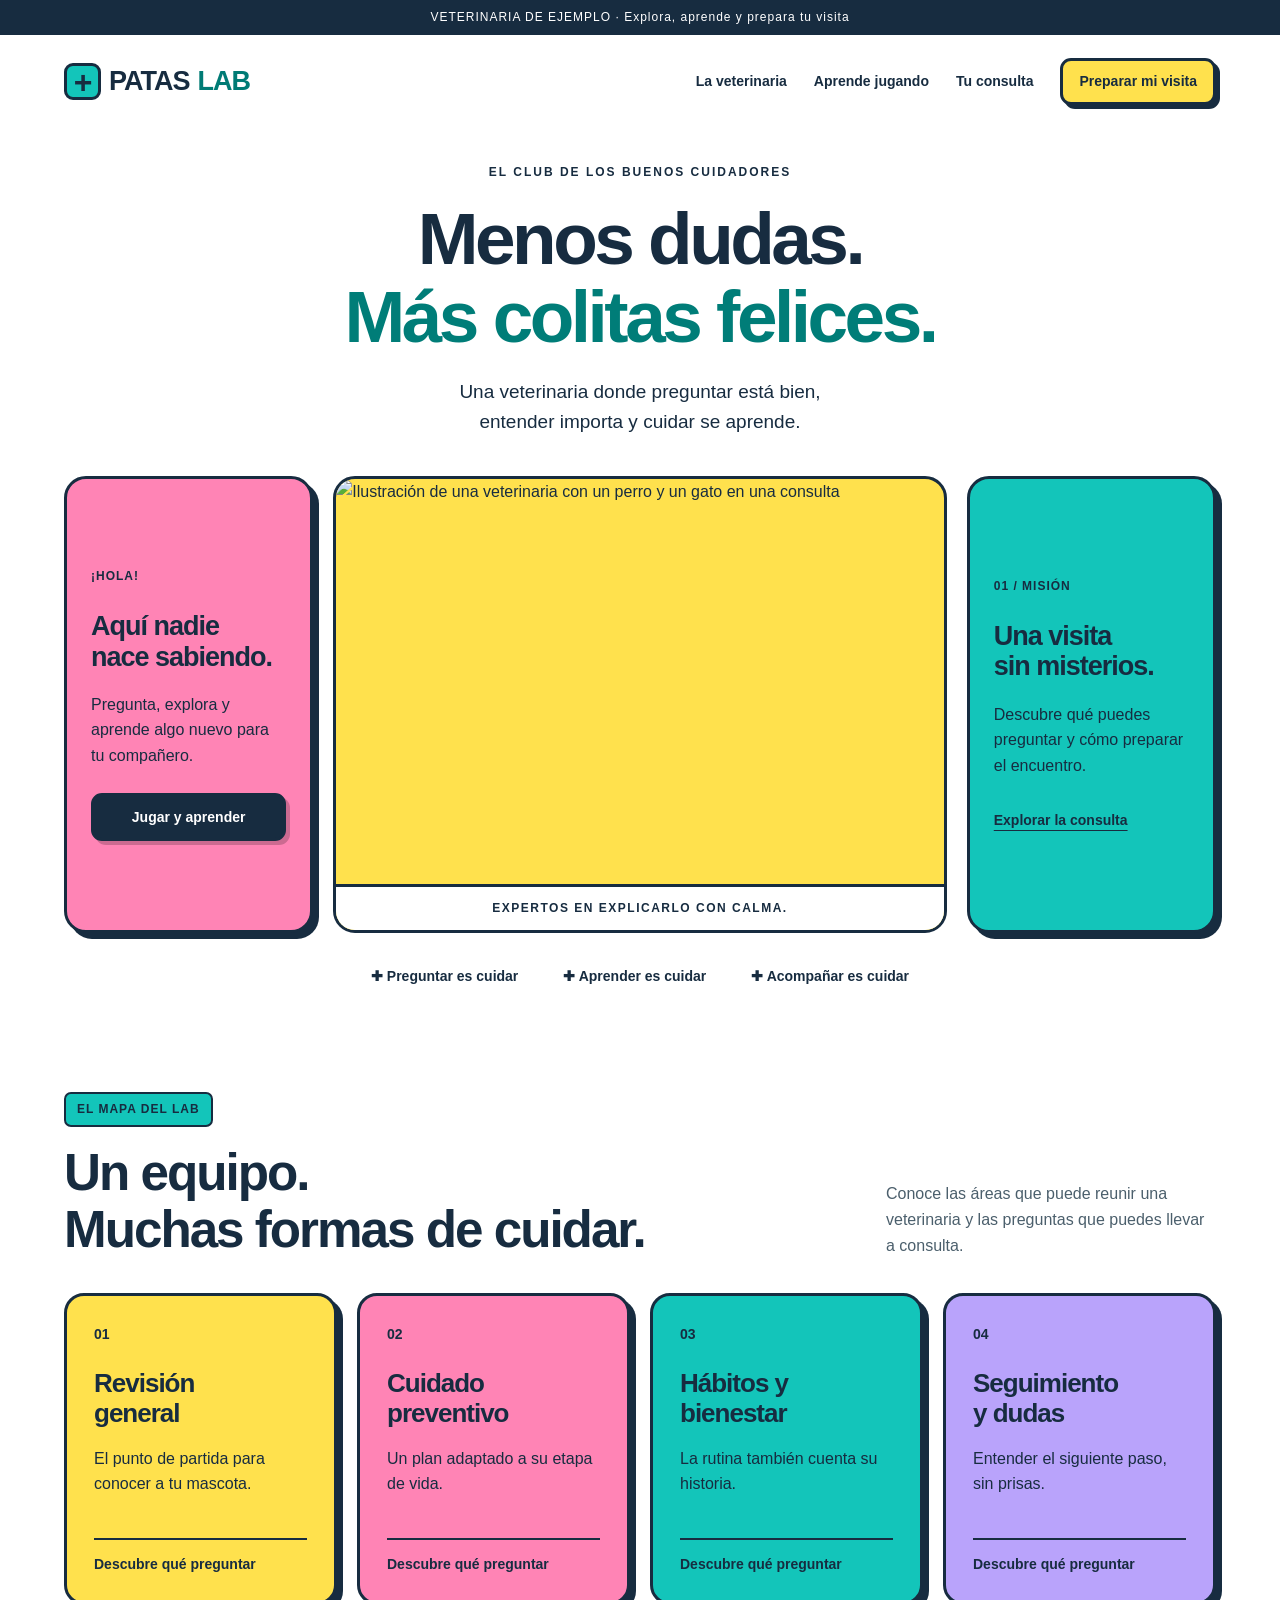
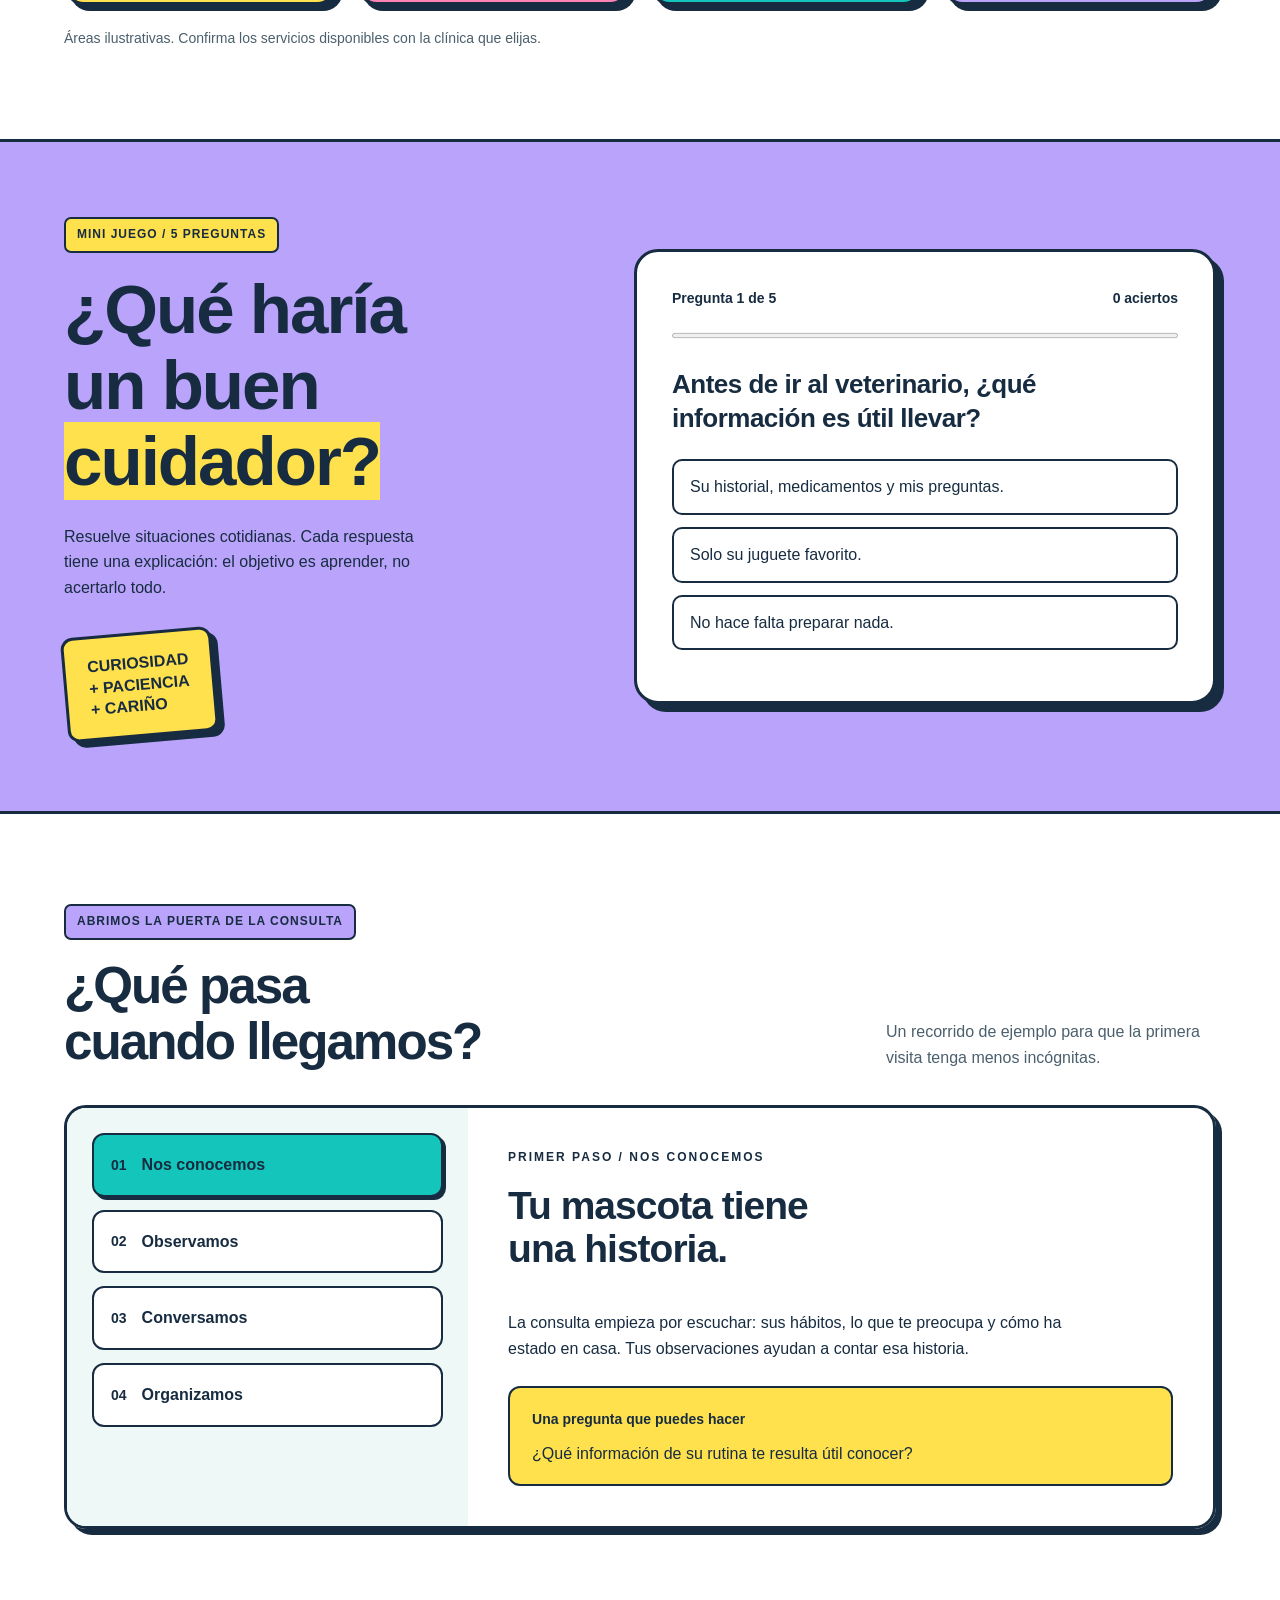
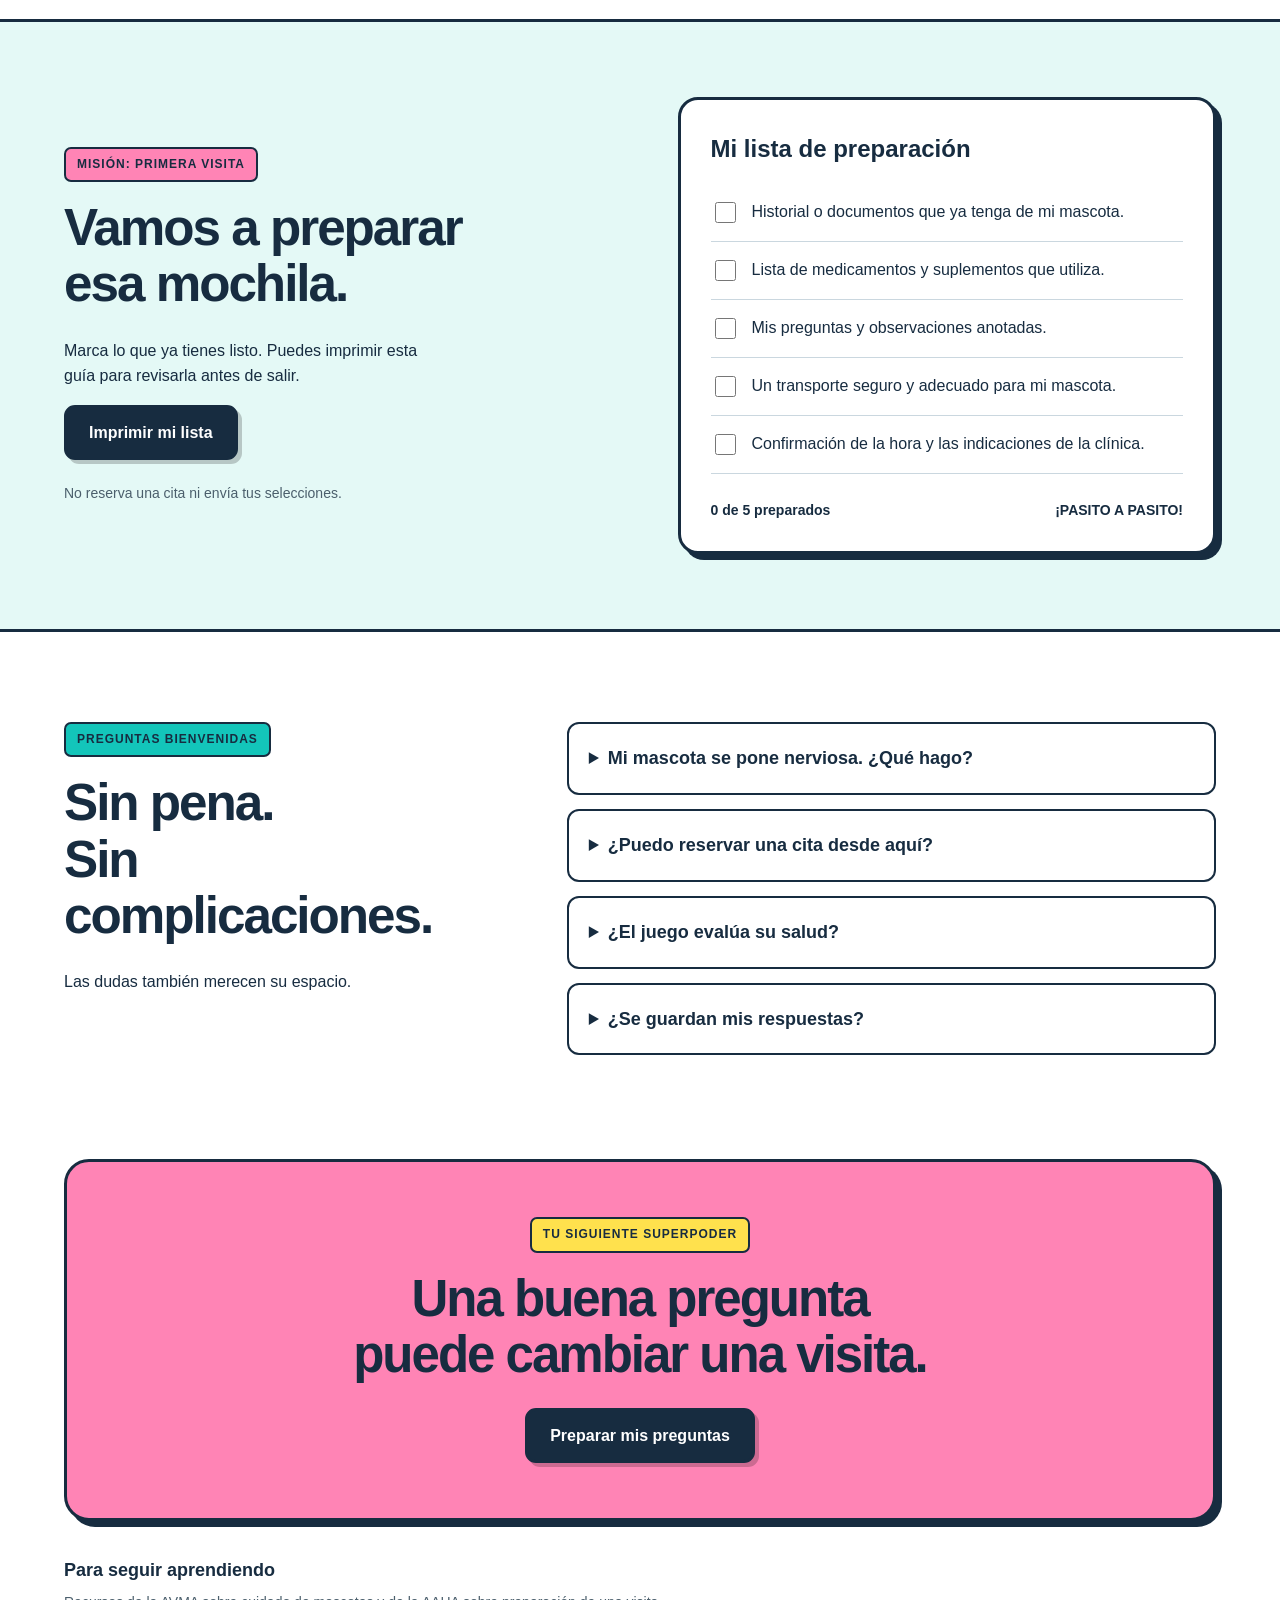
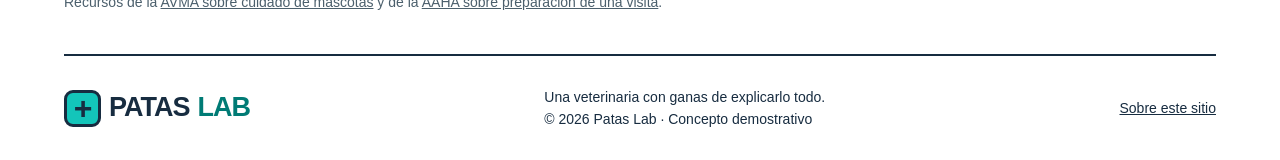
==== index.html @ 2e842b00 "Add files via upload" ====
<!doctype html>
<html lang="es"><head>
<meta charset="utf-8"><meta name="viewport" content="width=device-width,initial-scale=1"><meta name="theme-color" content="#13c5ba"><title>Patas Lab — Cuidar también se aprende jugando</title><meta name="description" content="Una veterinaria divertida para aprender jugando, explorar la consulta y preparar tu primera visita."><link rel="icon" href="assets/favicon.svg" type="image/svg+xml"><link rel="stylesheet" href="estilos.css"><script src="script.js" defer></script>
</head><body>
<a class="skip" href="#contenido">Saltar al contenido</a><div class="demo-banner">VETERINARIA DE EJEMPLO · Explora, aprende y prepara tu visita</div>
<header class="header wrap"><a class="logo" href="index.html"><span class="logo-cross" aria-hidden="true">+</span>PATAS<span>LAB</span></a><button id="menu" aria-controls="nav" aria-expanded="false">Menú</button><nav id="nav" aria-label="Principal"><a href="#servicios">La veterinaria</a><a href="#juego">Aprende jugando</a><a href="#consulta">Tu consulta</a><a class="btn mini" href="#visita">Preparar mi visita</a></nav></header>
<main id="contenido">
<section class="hero wrap"><div class="hero-heading"><p class="eyebrow">EL CLUB DE LOS BUENOS CUIDADORES</p><h1>Menos dudas.<br><span>Más colitas felices.</span></h1><p>Una veterinaria donde preguntar está bien,<br>entender importa y cuidar se aprende.</p></div><div class="hero-board"><aside class="side-note pink"><span class="note-number">¡HOLA!</span><h2>Aquí nadie<br>nace sabiendo.</h2><p>Pregunta, explora y aprende algo nuevo para tu compañero.</p><a href="#juego" class="btn dark">Jugar y aprender</a></aside><figure class="hero-picture"><img src="assets/veterinaria.png" width="1536" height="1024" alt="Ilustración de una veterinaria con un perro y un gato en una consulta" fetchpriority="high"><figcaption>EXPERTOS EN EXPLICARLO CON CALMA.</figcaption></figure><aside class="side-note turquoise"><span class="note-number">01 / MISIÓN</span><h2>Una visita<br>sin misterios.</h2><p>Descubre qué puedes preguntar y cómo preparar el encuentro.</p><a href="#consulta" class="round-link">Explorar la consulta</a></aside></div><div class="hero-bottom"><span>✚ Preguntar es cuidar</span><span>✚ Aprender es cuidar</span><span>✚ Acompañar es cuidar</span></div></section>
<section class="section wrap" id="servicios"><div class="heading"><div><span class="label turquoise">EL MAPA DEL LAB</span><h2>Un equipo.<br>Muchas formas de cuidar.</h2></div><p>Conoce las áreas que puede reunir una veterinaria y las preguntas que puedes llevar a consulta.</p></div><div class="service-grid"><button class="service yellow" data-service="revision"><span class="service-no">01</span><h3>Revisión<br>general</h3><p>El punto de partida para conocer a tu mascota.</p><span class="service-action">Descubre qué preguntar</span></button><button class="service pink" data-service="prevencion"><span class="service-no">02</span><h3>Cuidado<br>preventivo</h3><p>Un plan adaptado a su etapa de vida.</p><span class="service-action">Descubre qué preguntar</span></button><button class="service turquoise" data-service="bienestar"><span class="service-no">03</span><h3>Hábitos y<br>bienestar</h3><p>La rutina también cuenta su historia.</p><span class="service-action">Descubre qué preguntar</span></button><button class="service purple" data-service="seguimiento"><span class="service-no">04</span><h3>Seguimiento<br>y dudas</h3><p>Entender el siguiente paso, sin prisas.</p><span class="service-action">Descubre qué preguntar</span></button></div><p class="fine">Áreas ilustrativas. Confirma los servicios disponibles con la clínica que elijas.</p></section>
<section class="game-section" id="juego"><div class="wrap game-layout"><div class="game-intro"><span class="label yellow">MINI JUEGO / 5 PREGUNTAS</span><h2>¿Qué haría<br>un buen<br><span>cuidador?</span></h2><p>Resuelve situaciones cotidianas. Cada respuesta tiene una explicación: el objetivo es aprender, no acertarlo todo.</p><div class="game-sticker">CURIOSIDAD<br>+ PACIENCIA<br>+ CARIÑO</div></div><div class="game-box"><noscript>Activa JavaScript para jugar. Las guías y preguntas frecuentes siguen disponibles.</noscript><div class="quiz-top"><span id="quiz-position">Pregunta 1 de 5</span><span id="quiz-score">0 aciertos</span></div><progress id="quiz-progress" value="0" max="5" aria-label="Preguntas completadas"></progress><h3 id="quiz-question">Antes de ir al veterinario, ¿qué información es útil llevar?</h3><div id="quiz-options" class="quiz-options"></div><div id="quiz-feedback" class="quiz-feedback" role="status" aria-live="polite" hidden></div><button id="quiz-next" class="btn dark" hidden>Siguiente pregunta</button><div id="quiz-finish" hidden><span class="finish-mark" aria-hidden="true">★</span><h3>¡Misión completada!</h3><p id="quiz-summary"></p><p>El mejor superpoder es preguntar cuando tienes dudas.</p><button id="quiz-restart" class="btn dark">Jugar otra vez</button></div></div></div></section>
<section class="section wrap" id="consulta"><div class="heading"><div><span class="label purple">ABRIMOS LA PUERTA DE LA CONSULTA</span><h2>¿Qué pasa<br>cuando llegamos?</h2></div><p>Un recorrido de ejemplo para que la primera visita tenga menos incógnitas.</p></div><div class="tour"><div class="tour-buttons" role="group" aria-label="Etapas de consulta"><button data-step="0" class="selected" aria-pressed="true"><span>01</span> Nos conocemos</button><button data-step="1" aria-pressed="false"><span>02</span> Observamos</button><button data-step="2" aria-pressed="false"><span>03</span> Conversamos</button><button data-step="3" aria-pressed="false"><span>04</span> Organizamos</button></div><div class="tour-panel" aria-live="polite"><p class="eyebrow" id="tour-label">PRIMER PASO / NOS CONOCEMOS</p><h3 id="tour-title">Tu mascota tiene<br>una historia.</h3><p id="tour-description">La consulta empieza por escuchar: sus hábitos, lo que te preocupa y cómo ha estado en casa. Tus observaciones ayudan a contar esa historia.</p><div class="tour-question"><strong>Una pregunta que puedes hacer</strong><p id="tour-question">¿Qué información de su rutina te resulta útil conocer?</p></div></div></div></section>
<section class="visit-section" id="visita"><div class="wrap visit-layout"><div><span class="label pink">MISIÓN: PRIMERA VISITA</span><h2>Vamos a preparar<br>esa mochila.</h2><p>Marca lo que ya tienes listo. Puedes imprimir esta guía para revisarla antes de salir.</p><button class="btn dark" id="print-guide">Imprimir mi lista</button><p class="fine">No reserva una cita ni envía tus selecciones.</p></div><div class="packing-list"><h3>Mi lista de preparación</h3><label><input type="checkbox"> Historial o documentos que ya tenga de mi mascota.</label><label><input type="checkbox"> Lista de medicamentos y suplementos que utiliza.</label><label><input type="checkbox"> Mis preguntas y observaciones anotadas.</label><label><input type="checkbox"> Un transporte seguro y adecuado para mi mascota.</label><label><input type="checkbox"> Confirmación de la hora y las indicaciones de la clínica.</label><div class="packing-bottom"><span id="packing-count" aria-live="polite">0 de 5 preparados</span><span>¡PASITO A PASITO!</span></div></div></div></section>
<section class="section wrap questions"><div><span class="label turquoise">PREGUNTAS BIENVENIDAS</span><h2>Sin pena.<br>Sin complicaciones.</h2><p>Las dudas también merecen su espacio.</p></div><div class="faq"><details><summary>Mi mascota se pone nerviosa. ¿Qué hago?</summary><p>Coméntalo con la clínica antes de la visita. Su equipo puede ayudarte a preparar el transporte y la llegada según sus necesidades. No le des medicamentos por tu cuenta.</p></details><details><summary>¿Puedo reservar una cita desde aquí?</summary><p>Esta es una veterinaria ficticia de demostración. No hay agenda, atención clínica ni reservas conectadas. Utiliza la lista para preparar una visita a una clínica real.</p></details><details><summary>¿El juego evalúa su salud?</summary><p>No. Es una actividad educativa sobre preparación y convivencia. No diagnostica ni propone tratamientos.</p></details><details><summary>¿Se guardan mis respuestas?</summary><p>No. Las respuestas y la lista funcionan en tu navegador y se borran al recargar. No hay formularios, cookies ni analítica incorporados.</p></details></div></section>
<section class="final-band wrap"><span class="label yellow">TU SIGUIENTE SUPERPODER</span><h2>Una buena pregunta<br>puede cambiar una visita.</h2><a href="#visita" class="btn dark">Preparar mis preguntas</a></section>
<section class="sources wrap"><h2>Para seguir aprendiendo</h2><p>Recursos de la <a href="https://www.avma.org/resources-tools/pet-owners/petcare" target="_blank" rel="noopener noreferrer">AVMA sobre cuidado de mascotas</a> y de la <a href="https://www.aaha.org/resources/preparing-your-pet-for-a-successful-veterinary-visit/" target="_blank" rel="noopener noreferrer">AAHA sobre preparación de una visita</a>.</p></section>
</main><footer class="footer wrap"><a class="logo" href="index.html"><span class="logo-cross" aria-hidden="true">+</span>PATAS<span>LAB</span></a><p>Una veterinaria con ganas de explicarlo todo.<br>© 2026 Patas Lab · Concepto demostrativo</p><a href="aviso.html">Sobre este sitio</a></footer>
<dialog id="service-dialog" aria-labelledby="service-title"><button class="dialog-close" aria-label="Cerrar">×</button><span class="label yellow">PREGUNTAR ES CUIDAR</span><h2 id="service-title"></h2><p id="service-description"></p><ul id="service-questions"></ul><button class="btn dark dialog-done">Entendido</button></dialog>
</body></html>
---- estilos.css ----
/* PATAS LAB — modifica aquí los colores principales. */
:root{
  --ink:#172c40;
  --yellow:#ffe14d;
  --pink:#ff84b5;
  --teal:#13c5ba;
  --purple:#b9a3fb;
  --line:3px solid var(--ink);
  --shadow:6px 6px 0 var(--ink)}

*{
  box-sizing:border-box}
html{
  scroll-behavior:smooth;
  scroll-padding-top:25px}
body{
  margin:0;
  color:var(--ink);
  background:#fff;
  font:16px/1.6 'Trebuchet MS',Arial,sans-serif}
h1,h2,h3,p,figure{
  margin-top:0}
a{
  color:inherit}
button,input{
  font:inherit}
button,summary{
  cursor:pointer}
:focus-visible{
  outline:4px solid #d52269;
  outline-offset:5px}
[hidden]{
  display:none!important}
.wrap{
  width:min(1260px,90%);
  margin-inline:auto}

.demo-banner{
  text-align:center;
  background:var(--ink);
  color:white;
  padding:8px 16px;
  font-size:12px;
  letter-spacing:1px}
.header{
  display:flex;
  align-items:center;
  justify-content:space-between;
  padding-block:23px;
  gap:25px}
.logo{
  display:flex;
  align-items:center;
  gap:8px;
  font-size:27px;
  letter-spacing:-1px;
  font-weight:900;
  text-decoration:none;
  white-space:nowrap}
.logo>span:last-child{
  color:#007b75}
.logo-cross{
  display:inline-flex;
  align-items:center;
  justify-content:center;
  width:37px;
  height:37px;
  background:var(--teal);
  border:var(--line);
  border-radius:9px;
  font-size:32px;
  line-height:1}
nav{
  display:flex;
  align-items:center;
  gap:27px}
nav>a{
  font-size:14px;
  font-weight:700;
  text-decoration:none}
nav>a:not(.btn):hover{
  text-decoration:underline;
  text-underline-offset:5px}
#menu{
  display:none}
.btn{
  display:inline-flex;
  align-items:center;
  justify-content:center;
  padding:14px 22px;
  border:var(--line);
  border-radius:11px;
  background:var(--yellow);
  color:var(--ink);
  font-weight:800;
  text-decoration:none;
  box-shadow:4px 4px 0 var(--ink);
  line-height:1.35;
  transition:transform .15s,box-shadow .15s}
.btn:hover{
  transform:translate(2px,2px);
  box-shadow:2px 2px 0 var(--ink)}
.btn.dark{
  background:var(--ink);
  color:#fff;
  box-shadow:4px 4px 0 #0003}
.btn.mini{
  padding:11px 16px}

.hero{
  padding:35px 0 15px}
.hero-heading{
  text-align:center;
  margin-bottom:38px}
.eyebrow{
  font-size:12px;
  font-weight:800;
  letter-spacing:2px;
  margin-bottom:18px}
h1{
  font-size:clamp(45px,5.7vw,78px);
  letter-spacing:-3.5px;
  line-height:1.06;
  font-weight:900;
  margin-bottom:22px}
h1 span{
  color:#007d78}
.hero-heading>p:last-child{
  font-size:19px;
  margin:0}
.hero-board{
  display:grid;
  grid-template-columns:.65fr 1.6fr .65fr;
  gap:20px;
  align-items:stretch}
.side-note{
  padding:27px 24px;
  border:var(--line);
  border-radius:22px;
  box-shadow:var(--shadow);
  display:flex;
  flex-direction:column;
  justify-content:center}
.pink{
  background:var(--pink)}
.turquoise{
  background:var(--teal)}
.yellow{
  background:var(--yellow)}
.purple{
  background:var(--purple)}
.note-number{
  font-size:12px;
  font-weight:800;
  letter-spacing:1px;
  display:block;
  margin-bottom:25px}
.side-note h2{
  font-size:27px;
  line-height:1.12;
  letter-spacing:-1px;
  margin-bottom:20px}
.side-note p{
  font-size:16px}
.side-note .btn{
  font-size:14px;
  padding:12px;
  margin-top:8px}
.round-link{
  font-size:14px;
  font-weight:800;
  text-underline-offset:5px;
  margin-top:15px}
.hero-picture{
  margin:0;
  border:var(--line);
  border-radius:22px;
  overflow:hidden;
  background:var(--yellow);
  display:flex;
  flex-direction:column}
.hero-picture img{
  width:100%;
  height:100%;
  min-height:340px;
  object-fit:cover;
  display:block}
.hero-picture figcaption{
  padding:12px 16px;
  font-size:12px;
  letter-spacing:1.5px;
  font-weight:800;
  text-align:center;
  border-top:var(--line);
  background:white}
.hero-bottom{
  display:flex;
  justify-content:center;
  gap:45px;
  font-weight:800;
  font-size:14px;
  padding:32px 0 0;
  flex-wrap:wrap}

.section{
  padding-block:90px}
.heading{
  display:flex;
  justify-content:space-between;
  align-items:end;
  gap:35px;
  margin-bottom:35px}
.heading>p{
  max-width:330px;
  margin:0;
  color:#4b5f6c}
.label{
  display:inline-block;
  border:2px solid var(--ink);
  padding:6px 11px;
  border-radius:7px;
  font-size:12px;
  letter-spacing:1px;
  font-weight:800;
  margin-bottom:18px}
h2{
  font-size:clamp(33px,4vw,52px);
  letter-spacing:-2px;
  line-height:1.1;
  font-weight:900;
  margin-bottom:25px}
.heading h2{
  margin:0}
.service-grid{
  display:grid;
  grid-template-columns:repeat(4,1fr);
  gap:20px}
.service{
  border:var(--line);
  border-radius:20px;
  box-shadow:var(--shadow);
  padding:27px;
  color:var(--ink);
  text-align:left;
  transition:transform .15s}
.service:hover{
  transform:translateY(-4px)}
.service-no{
  display:block;
  font-size:14px;
  font-weight:800;
  margin-bottom:24px}
.service h3{
  font-size:26px;
  line-height:1.12;
  letter-spacing:-1px;
  margin-bottom:18px}
.service p{
  font-size:16px;
  min-height:76px}
.service-action{
  display:block;
  border-top:2px solid var(--ink);
  padding-top:13px;
  font-size:14px;
  font-weight:800}
.fine{
  font-size:14px;
  color:#4b5f6c;
  margin:22px 0 0}

.game-section{
  background:var(--purple);
  padding-block:75px;
  border-top:var(--line);
  border-bottom:var(--line)}
.game-layout{
  display:grid;
  grid-template-columns:1fr 1.2fr;
  gap:85px;
  align-items:center}
.game-intro h2{
  font-size:clamp(44px,5.4vw,70px)}
.game-intro h2 span{
  color:var(--ink);
  background:var(--yellow)}
.game-intro>p{
  max-width:350px}
.game-sticker{
  display:inline-block;
  transform:rotate(-5deg);
  background:var(--yellow);
  border:var(--line);
  border-radius:12px;
  padding:17px 22px;
  box-shadow:var(--shadow);
  font-weight:900;
  line-height:1.35;
  margin-top:15px}
.game-box{
  background:#fff;
  border:var(--line);
  border-radius:24px;
  box-shadow:8px 8px 0 var(--ink);
  padding:35px;
  min-height:455px}
.quiz-top{
  display:flex;
  justify-content:space-between;
  gap:20px;
  font-size:14px;
  font-weight:800}
progress{
  display:block;
  width:100%;
  height:11px;
  accent-color:#008f86;
  margin:20px 0 27px}
.game-box h3{
  font-size:26px;
  line-height:1.3;
  letter-spacing:-.5px;
  margin-bottom:24px}
.quiz-options{
  display:grid;
  gap:12px}
.quiz-options button{
  border:2px solid var(--ink);
  border-radius:10px;
  background:#fff;
  padding:13px 16px;
  text-align:left;
  color:var(--ink)}
.quiz-options button:hover:not(:disabled){
  background:#e7faf6}
.quiz-options button:disabled{
  opacity:1;
  cursor:default}
.quiz-options button.correct{
  background:#c9f3bc}
.quiz-options button.incorrect{
  background:#ffe1ed}
.quiz-feedback{
  margin-top:20px;
  padding:18px;
  background:#f3f7fb;
  border-radius:10px;
  font-size:16px}
#quiz-next{
  margin-top:20px}
.finish-mark{
  display:block;
  font-size:60px;
  color:#008f86}
#quiz-finish h3{
  font-size:33px;
  margin:5px 0 15px}

.tour{
  display:grid;
  grid-template-columns:.7fr 1.3fr;
  border:var(--line);
  border-radius:22px;
  overflow:hidden;
  box-shadow:var(--shadow)}
.tour-buttons{
  padding:25px;
  background:#edf8f7;
  display:flex;
  flex-direction:column;
  gap:13px}
.tour-buttons button{
  display:flex;
  align-items:center;
  gap:15px;
  padding:17px;
  background:white;
  border:2px solid var(--ink);
  border-radius:12px;
  color:var(--ink);
  text-align:left;
  font-weight:800}
.tour-buttons button.selected{
  background:var(--teal);
  box-shadow:3px 3px 0 var(--ink)}
.tour-buttons span{
  font-size:14px}
.tour-panel{
  padding:40px}
.tour-panel h3{
  font-size:39px;
  line-height:1.1;
  letter-spacing:-1px}
.tour-panel>p:not(.eyebrow){
  max-width:580px}
.tour-question{
  background:var(--yellow);
  padding:18px 22px;
  border:2px solid var(--ink);
  border-radius:12px;
  margin-top:25px}
.tour-question strong{
  font-size:14px}
.tour-question p{
  margin:9px 0 0}

.visit-section{
  background:#e4f9f6;
  padding-block:75px;
  border-top:var(--line);
  border-bottom:var(--line)}
.visit-layout{
  display:grid;
  grid-template-columns:1fr 1fr;
  gap:75px;
  align-items:center}
.visit-layout>div>p{
  max-width:380px}
.packing-list{
  background:white;
  border:var(--line);
  border-radius:20px;
  padding:30px;
  box-shadow:var(--shadow)}
.packing-list h3{
  font-size:24px;
  margin-bottom:15px}
.packing-list label{
  display:flex;
  align-items:start;
  gap:13px;
  border-bottom:1px solid #cad7df;
  padding:15px 0;
  cursor:pointer}
.packing-list input{
  accent-color:#008c82;
  width:21px;
  height:21px;
  flex-shrink:0;
  margin-top:3px}
.packing-bottom{
  display:flex;
  flex-wrap:wrap;
  justify-content:space-between;
  gap:10px;
  font-size:14px;
  font-weight:800;
  padding-top:25px}

.questions{
  display:grid;
  grid-template-columns:.8fr 1.2fr;
  gap:70px}
details{
  border:2px solid var(--ink);
  border-radius:12px;
  margin-bottom:14px;
  padding:20px}
summary{
  font-size:18px;
  font-weight:800}
details p{
  margin:15px 0 0;
  color:#4b5f6c}
.final-band{
  background:var(--pink);
  border:var(--line);
  border-radius:25px;
  text-align:center;
  padding:55px 25px;
  box-shadow:var(--shadow)}
.final-band h2{
  font-size:clamp(32px,4vw,51px)}
.sources{
  padding:40px 0}
.sources h2{
  font-size:18px;
  letter-spacing:0;
  margin-bottom:10px}
.sources p{
  font-size:14px;
  color:#4b5f6c;
  margin:0}
.footer{
  padding:30px 0;
  border-top:2px solid var(--ink);
  display:flex;
  align-items:center;
  justify-content:space-between;
  gap:30px}
.footer p,.footer>a:last-child{
  font-size:14px}
.footer p{
  margin:0}

dialog{
  width:min(560px,92%);
  max-height:85vh;
  overflow:auto;
  border:var(--line);
  border-radius:22px;
  padding:35px;
  color:var(--ink);
  box-shadow:8px 8px 0 var(--ink)}
dialog::backdrop{
  background:#162c4099}
dialog h2{
  font-size:32px;
  margin-top:15px}
dialog ul{
  padding-left:23px}
dialog li{
  margin:13px 0}
.dialog-close{
  position:absolute;
  top:12px;
  right:16px;
  font-size:28px;
  background:white;
  border:0;
  color:var(--ink);
  padding:4px 10px}
.skip{
  position:fixed;
  top:-100px;
  padding:10px;
  background:white;
  z-index:100}
.skip:focus{
  top:10px}
.legal{
  max-width:850px;
  padding-block:60px}
.legal h1{
  font-size:43px;
  letter-spacing:-1px}
.legal h2{
  font-size:25px;
  letter-spacing:-.5px;
  margin-top:30px}

@media(max-width:1050px){
  .hero-board{
  grid-template-columns:1fr 1.8fr}
.hero-board>.turquoise{
  grid-column:1/-1;
  flex-direction:row;
  align-items:center;
  gap:25px;
  padding:20px 25px}
.hero-board>.turquoise .note-number,.hero-board>.turquoise h2,.hero-board>.turquoise p,.hero-board>.turquoise .round-link{
  margin:0}
.service-grid{
  grid-template-columns:repeat(2,1fr)}
.service p{
  min-height:0}
.game-layout,.visit-layout{
  gap:40px}
nav{
  gap:18px}
.logo{
  font-size:24px}
.header .mini{
  padding:10px}
}

@media(max-width:760px){
  .header{
  flex-wrap:wrap;
  padding-block:18px}
#menu{
  display:block;
  background:white;
  border:2px solid var(--ink);
  padding:8px 14px;
  border-radius:8px;
  font-weight:700;
  color:var(--ink)}
nav{
  width:100%;
  flex-direction:column;
  align-items:stretch;
  gap:0}
nav a{
  padding:12px 0}
body.js nav{
  display:none}
body.js nav.open{
  display:flex}
.hero{
  padding-top:20px}
h1{
  font-size:clamp(39px,9vw,61px);
  letter-spacing:-2px}
.hero-heading>p:last-child{
  font-size:17px}
.hero-board{
  grid-template-columns:1fr;
  gap:18px}
.hero-picture{
  grid-row:1}
.hero-picture img{
  min-height:260px;
  max-height:360px}
.side-note{
  padding:24px;
  box-shadow:4px 4px 0 var(--ink)}
.side-note h2 br{
  display:none}
.side-note h2{
  margin-bottom:10px}
.note-number{
  margin-bottom:12px}
.side-note .btn{
  align-self:start}
.hero-board>.turquoise{
  display:none}
.hero-bottom{
  gap:10px 20px;
  font-size:12px;
  padding-top:25px}
.section{
  padding-block:55px}
.heading{
  display:block}
.heading>p{
  margin-top:22px;
  max-width:none}
.service-grid{
  gap:17px}
.service{
  padding:22px}
.service h3{
  font-size:24px}
.game-layout,.visit-layout,.questions,.tour{
  grid-template-columns:1fr;
  gap:30px}
.game-intro h2{
  font-size:49px}
.game-intro h2 br{
  display:none}
.game-intro>p{
  max-width:none}
.game-sticker{
  display:none}
.game-section,.visit-section{
  padding-block:50px}
.game-box{
  padding:24px;
  min-height:0}
.game-box h3{
  font-size:24px}
.tour{
  gap:0}
.tour-buttons{
  display:grid;
  grid-template-columns:1fr 1fr;
  padding:18px;
  gap:10px}
.tour-buttons button{
  padding:11px;
  font-size:14px;
  gap:8px}
.tour-panel{
  padding:25px}
.tour-panel h3{
  font-size:32px}
.questions{
  gap:25px}
.packing-list{
  padding:24px}
.final-band{
  padding:35px 20px}
.footer{
  flex-direction:column;
  align-items:start;
  gap:20px}
.legal h1{
  font-size:35px}
}

@media(max-width:430px){
  .service-grid{
  grid-template-columns:1fr}
.service h3 br{
  display:none}
.service-no{
  margin-bottom:15px}
.tour-buttons{
  grid-template-columns:1fr}
}

@media(prefers-reduced-motion:reduce){
  html{
  scroll-behavior:auto}
.btn,.service{
  transition:none}
}

@media print{
  body{
  font:12pt/1.5 Arial,sans-serif;
  color:#000}
.demo-banner,.header,.hero,#servicios,#juego,#consulta,.questions,.final-band,.sources,.footer,dialog,.skip{
  display:none!important}
.visit-section{
  background:#fff;
  border:0;
  padding:0}
.visit-layout{
  display:block}
.visit-layout>div:first-child>p,.visit-layout>div:first-child>.btn,.visit-layout .label,.visit-layout .fine{
  display:none}
.visit-layout h2{
  font-size:24pt}
.packing-list{
  box-shadow:none;
  border:1px solid #000}
.packing-list label{
  break-inside:avoid}
.packing-bottom{
  display:none}
}
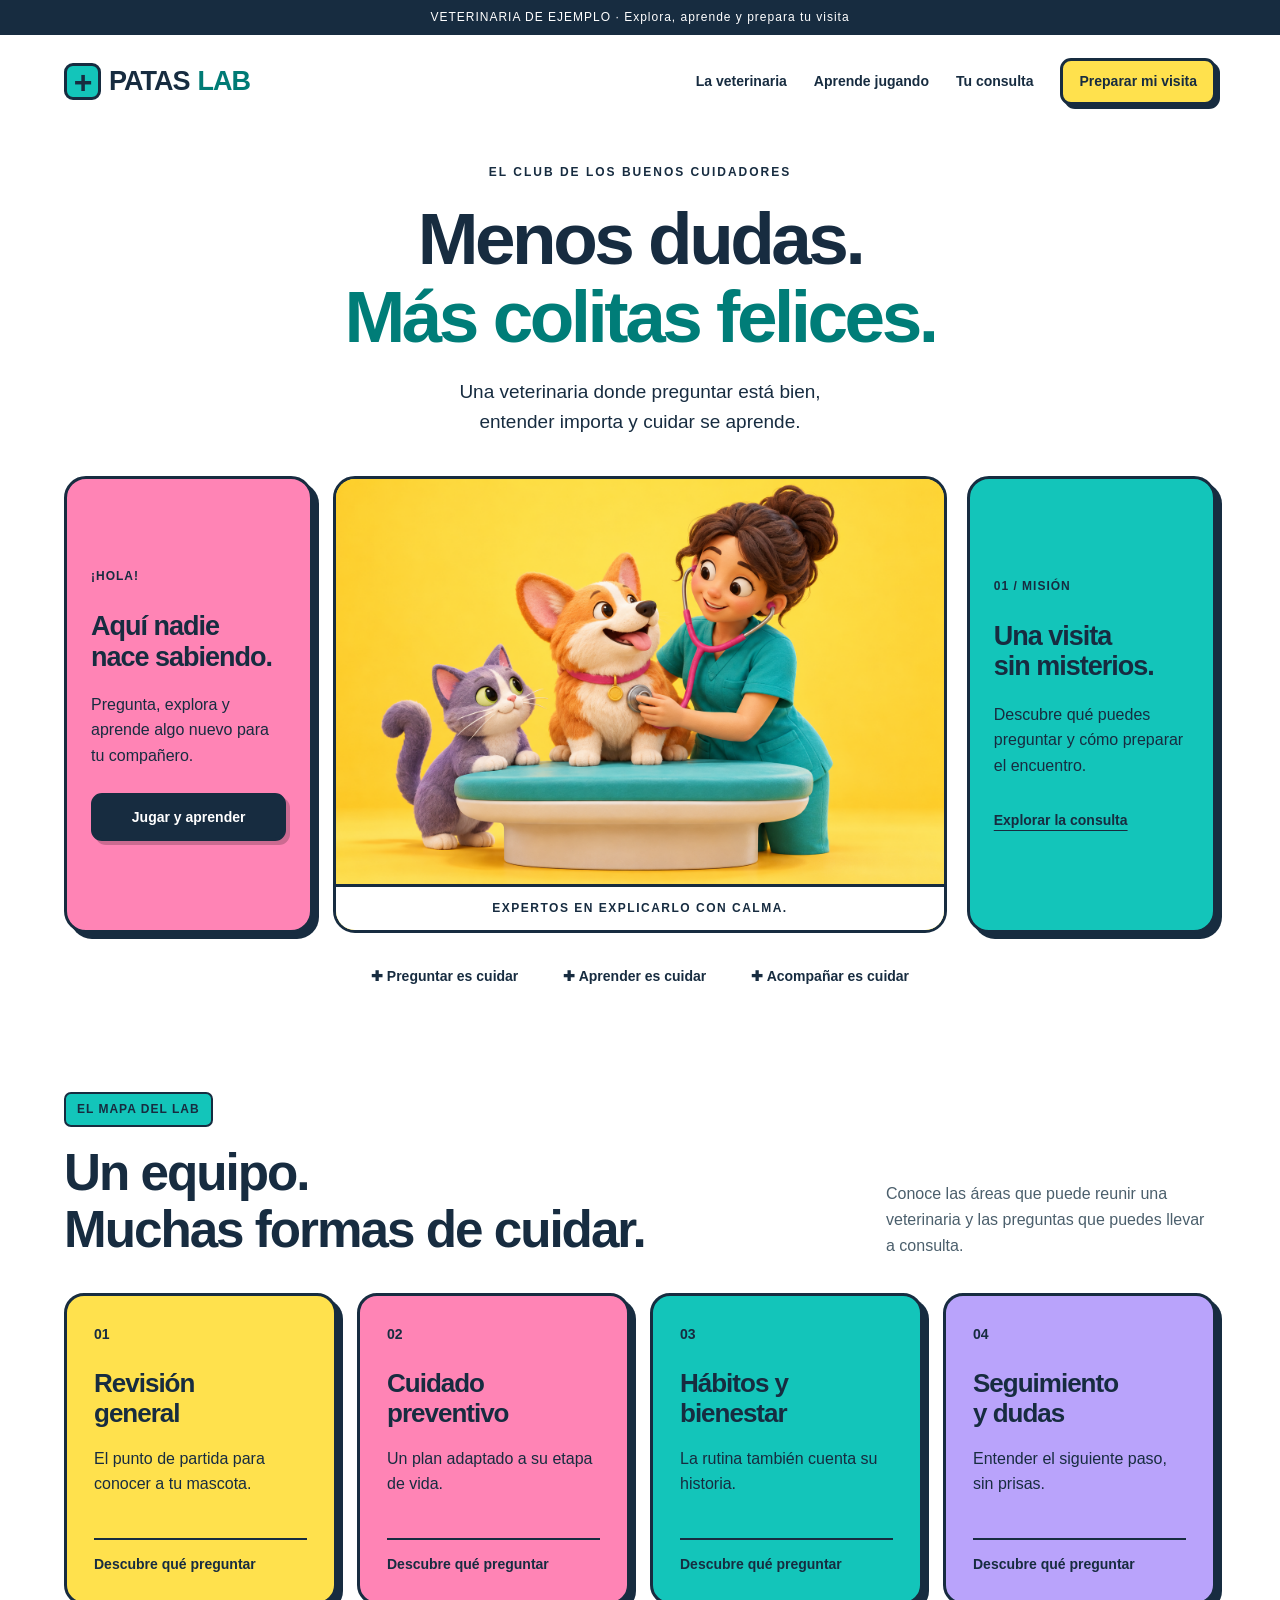
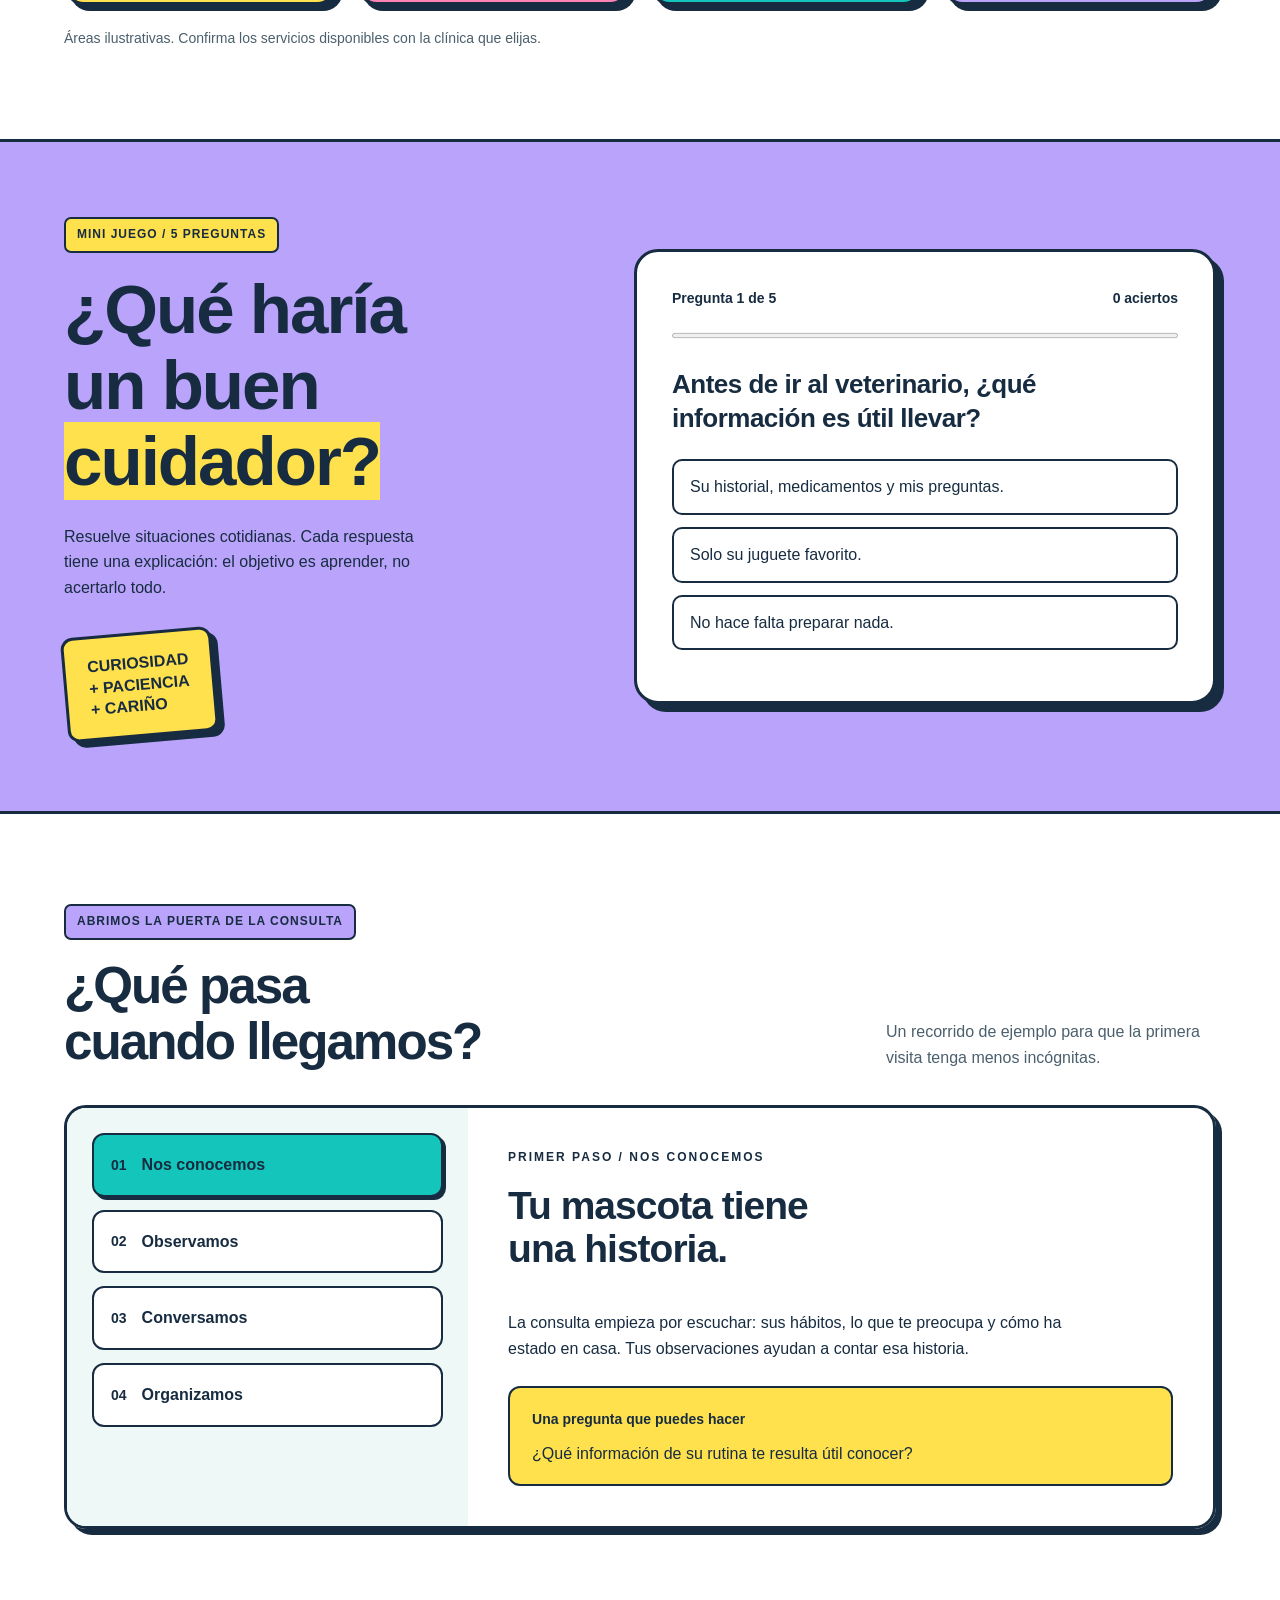
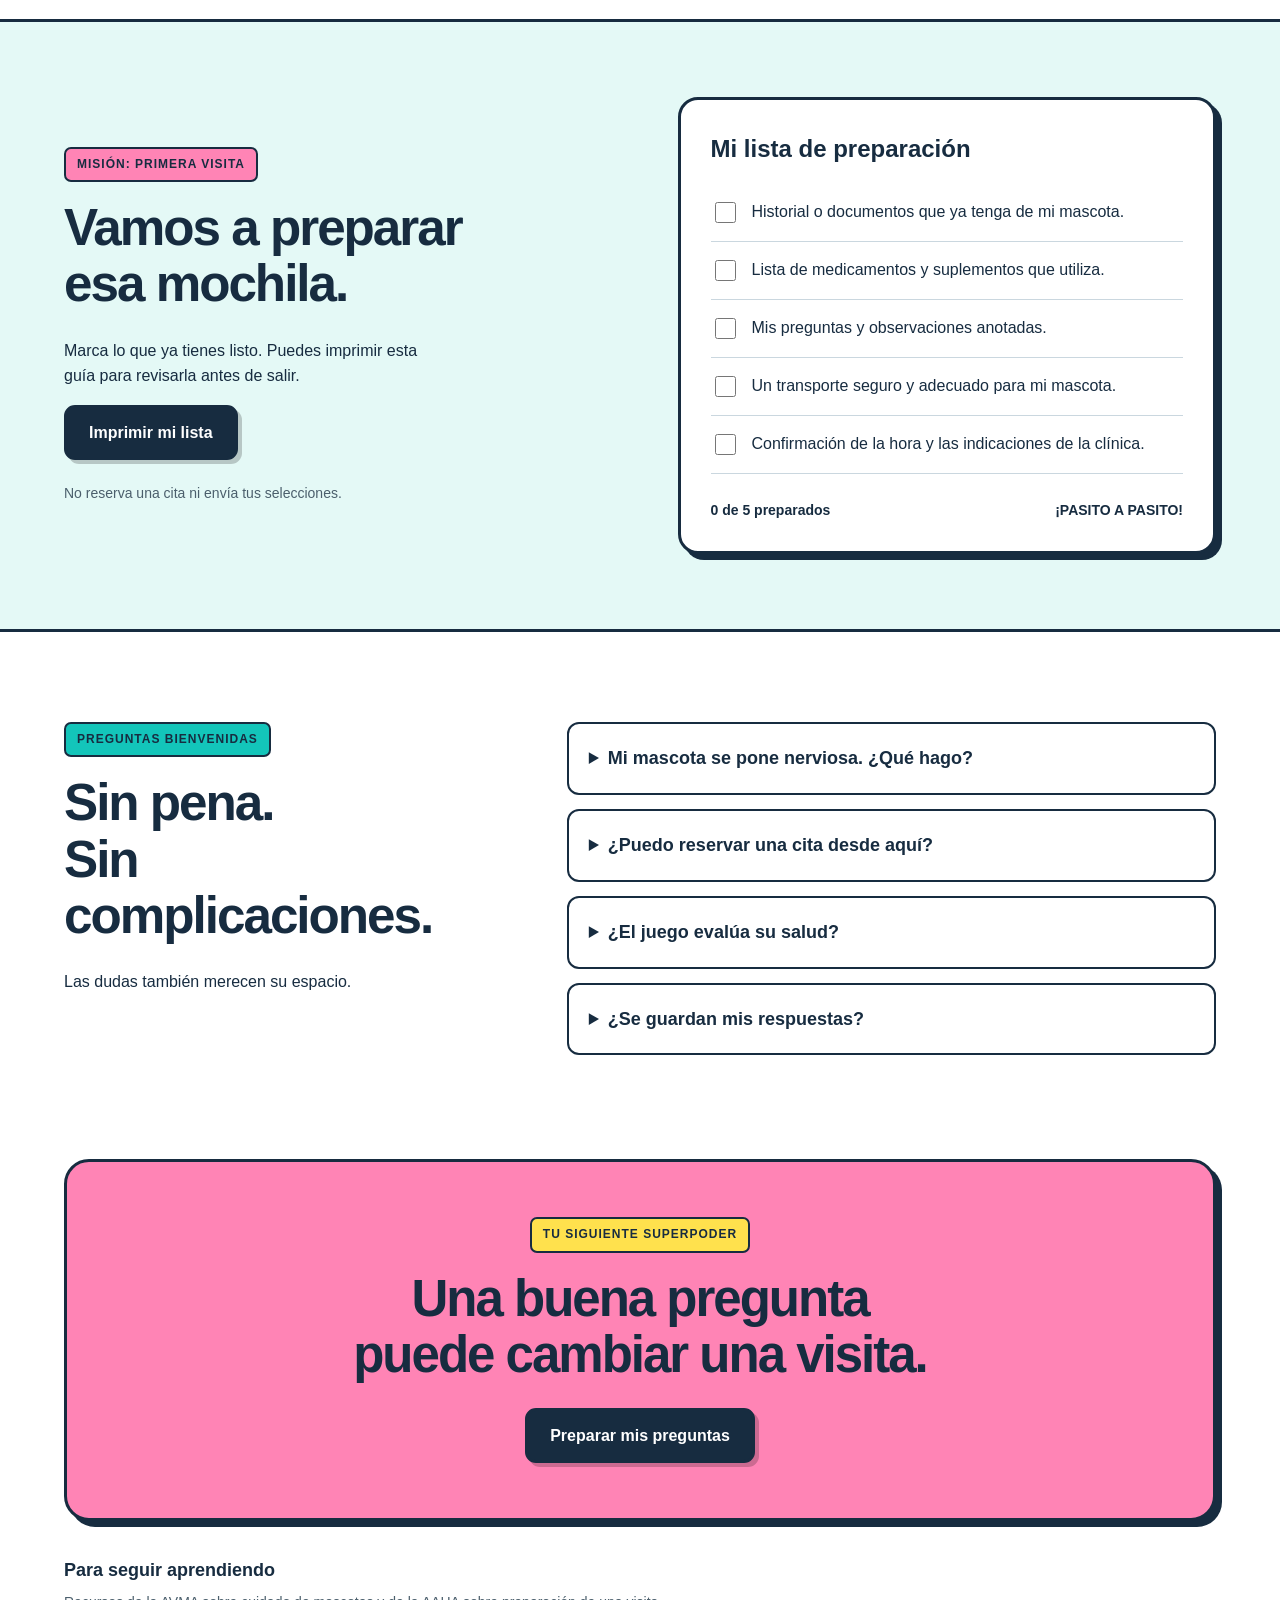
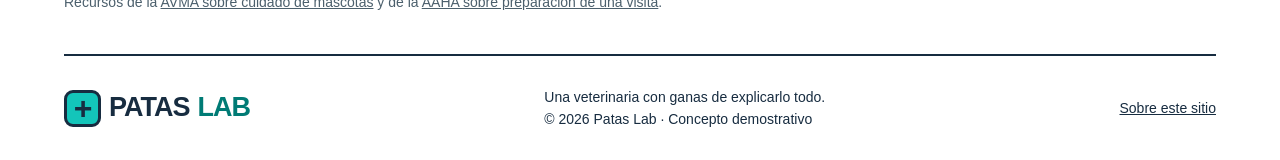
==== commit 53198d6c: "Update index.html" ====
--- a/index.html
+++ b/index.html
@@ -1,11 +1,11 @@
 <!doctype html>
 <html lang="es"><head>
-<meta charset="utf-8"><meta name="viewport" content="width=device-width,initial-scale=1"><meta name="theme-color" content="#13c5ba"><title>Patas Lab — Cuidar también se aprende jugando</title><meta name="description" content="Una veterinaria divertida para aprender jugando, explorar la consulta y preparar tu primera visita."><link rel="icon" href="assets/favicon.svg" type="image/svg+xml"><link rel="stylesheet" href="estilos.css"><script src="script.js" defer></script>
+<meta charset="utf-8"><meta name="viewport" content="width=device-width,initial-scale=1"><meta name="theme-color" content="#13c5ba"><title>Patas Lab — Cuidar también se aprende jugando</title><meta name="description" content="Una veterinaria divertida para aprender jugando, explorar la consulta y preparar tu primera visita."><link rel="icon" href="favicon.svg" type="image/svg+xml"><link rel="stylesheet" href="estilos.css"><script src="script.js" defer></script>
 </head><body>
 <a class="skip" href="#contenido">Saltar al contenido</a><div class="demo-banner">VETERINARIA DE EJEMPLO · Explora, aprende y prepara tu visita</div>
 <header class="header wrap"><a class="logo" href="index.html"><span class="logo-cross" aria-hidden="true">+</span>PATAS<span>LAB</span></a><button id="menu" aria-controls="nav" aria-expanded="false">Menú</button><nav id="nav" aria-label="Principal"><a href="#servicios">La veterinaria</a><a href="#juego">Aprende jugando</a><a href="#consulta">Tu consulta</a><a class="btn mini" href="#visita">Preparar mi visita</a></nav></header>
 <main id="contenido">
-<section class="hero wrap"><div class="hero-heading"><p class="eyebrow">EL CLUB DE LOS BUENOS CUIDADORES</p><h1>Menos dudas.<br><span>Más colitas felices.</span></h1><p>Una veterinaria donde preguntar está bien,<br>entender importa y cuidar se aprende.</p></div><div class="hero-board"><aside class="side-note pink"><span class="note-number">¡HOLA!</span><h2>Aquí nadie<br>nace sabiendo.</h2><p>Pregunta, explora y aprende algo nuevo para tu compañero.</p><a href="#juego" class="btn dark">Jugar y aprender</a></aside><figure class="hero-picture"><img src="assets/veterinaria.png" width="1536" height="1024" alt="Ilustración de una veterinaria con un perro y un gato en una consulta" fetchpriority="high"><figcaption>EXPERTOS EN EXPLICARLO CON CALMA.</figcaption></figure><aside class="side-note turquoise"><span class="note-number">01 / MISIÓN</span><h2>Una visita<br>sin misterios.</h2><p>Descubre qué puedes preguntar y cómo preparar el encuentro.</p><a href="#consulta" class="round-link">Explorar la consulta</a></aside></div><div class="hero-bottom"><span>✚ Preguntar es cuidar</span><span>✚ Aprender es cuidar</span><span>✚ Acompañar es cuidar</span></div></section>
+<section class="hero wrap"><div class="hero-heading"><p class="eyebrow">EL CLUB DE LOS BUENOS CUIDADORES</p><h1>Menos dudas.<br><span>Más colitas felices.</span></h1><p>Una veterinaria donde preguntar está bien,<br>entender importa y cuidar se aprende.</p></div><div class="hero-board"><aside class="side-note pink"><span class="note-number">¡HOLA!</span><h2>Aquí nadie<br>nace sabiendo.</h2><p>Pregunta, explora y aprende algo nuevo para tu compañero.</p><a href="#juego" class="btn dark">Jugar y aprender</a></aside><figure class="hero-picture"><img src="veterinaria.png" width="1536" height="1024" alt="Ilustración de una veterinaria con un perro y un gato en una consulta" fetchpriority="high"><figcaption>EXPERTOS EN EXPLICARLO CON CALMA.</figcaption></figure><aside class="side-note turquoise"><span class="note-number">01 / MISIÓN</span><h2>Una visita<br>sin misterios.</h2><p>Descubre qué puedes preguntar y cómo preparar el encuentro.</p><a href="#consulta" class="round-link">Explorar la consulta</a></aside></div><div class="hero-bottom"><span>✚ Preguntar es cuidar</span><span>✚ Aprender es cuidar</span><span>✚ Acompañar es cuidar</span></div></section>
 <section class="section wrap" id="servicios"><div class="heading"><div><span class="label turquoise">EL MAPA DEL LAB</span><h2>Un equipo.<br>Muchas formas de cuidar.</h2></div><p>Conoce las áreas que puede reunir una veterinaria y las preguntas que puedes llevar a consulta.</p></div><div class="service-grid"><button class="service yellow" data-service="revision"><span class="service-no">01</span><h3>Revisión<br>general</h3><p>El punto de partida para conocer a tu mascota.</p><span class="service-action">Descubre qué preguntar</span></button><button class="service pink" data-service="prevencion"><span class="service-no">02</span><h3>Cuidado<br>preventivo</h3><p>Un plan adaptado a su etapa de vida.</p><span class="service-action">Descubre qué preguntar</span></button><button class="service turquoise" data-service="bienestar"><span class="service-no">03</span><h3>Hábitos y<br>bienestar</h3><p>La rutina también cuenta su historia.</p><span class="service-action">Descubre qué preguntar</span></button><button class="service purple" data-service="seguimiento"><span class="service-no">04</span><h3>Seguimiento<br>y dudas</h3><p>Entender el siguiente paso, sin prisas.</p><span class="service-action">Descubre qué preguntar</span></button></div><p class="fine">Áreas ilustrativas. Confirma los servicios disponibles con la clínica que elijas.</p></section>
 <section class="game-section" id="juego"><div class="wrap game-layout"><div class="game-intro"><span class="label yellow">MINI JUEGO / 5 PREGUNTAS</span><h2>¿Qué haría<br>un buen<br><span>cuidador?</span></h2><p>Resuelve situaciones cotidianas. Cada respuesta tiene una explicación: el objetivo es aprender, no acertarlo todo.</p><div class="game-sticker">CURIOSIDAD<br>+ PACIENCIA<br>+ CARIÑO</div></div><div class="game-box"><noscript>Activa JavaScript para jugar. Las guías y preguntas frecuentes siguen disponibles.</noscript><div class="quiz-top"><span id="quiz-position">Pregunta 1 de 5</span><span id="quiz-score">0 aciertos</span></div><progress id="quiz-progress" value="0" max="5" aria-label="Preguntas completadas"></progress><h3 id="quiz-question">Antes de ir al veterinario, ¿qué información es útil llevar?</h3><div id="quiz-options" class="quiz-options"></div><div id="quiz-feedback" class="quiz-feedback" role="status" aria-live="polite" hidden></div><button id="quiz-next" class="btn dark" hidden>Siguiente pregunta</button><div id="quiz-finish" hidden><span class="finish-mark" aria-hidden="true">★</span><h3>¡Misión completada!</h3><p id="quiz-summary"></p><p>El mejor superpoder es preguntar cuando tienes dudas.</p><button id="quiz-restart" class="btn dark">Jugar otra vez</button></div></div></div></section>
 <section class="section wrap" id="consulta"><div class="heading"><div><span class="label purple">ABRIMOS LA PUERTA DE LA CONSULTA</span><h2>¿Qué pasa<br>cuando llegamos?</h2></div><p>Un recorrido de ejemplo para que la primera visita tenga menos incógnitas.</p></div><div class="tour"><div class="tour-buttons" role="group" aria-label="Etapas de consulta"><button data-step="0" class="selected" aria-pressed="true"><span>01</span> Nos conocemos</button><button data-step="1" aria-pressed="false"><span>02</span> Observamos</button><button data-step="2" aria-pressed="false"><span>03</span> Conversamos</button><button data-step="3" aria-pressed="false"><span>04</span> Organizamos</button></div><div class="tour-panel" aria-live="polite"><p class="eyebrow" id="tour-label">PRIMER PASO / NOS CONOCEMOS</p><h3 id="tour-title">Tu mascota tiene<br>una historia.</h3><p id="tour-description">La consulta empieza por escuchar: sus hábitos, lo que te preocupa y cómo ha estado en casa. Tus observaciones ayudan a contar esa historia.</p><div class="tour-question"><strong>Una pregunta que puedes hacer</strong><p id="tour-question">¿Qué información de su rutina te resulta útil conocer?</p></div></div></div></section>
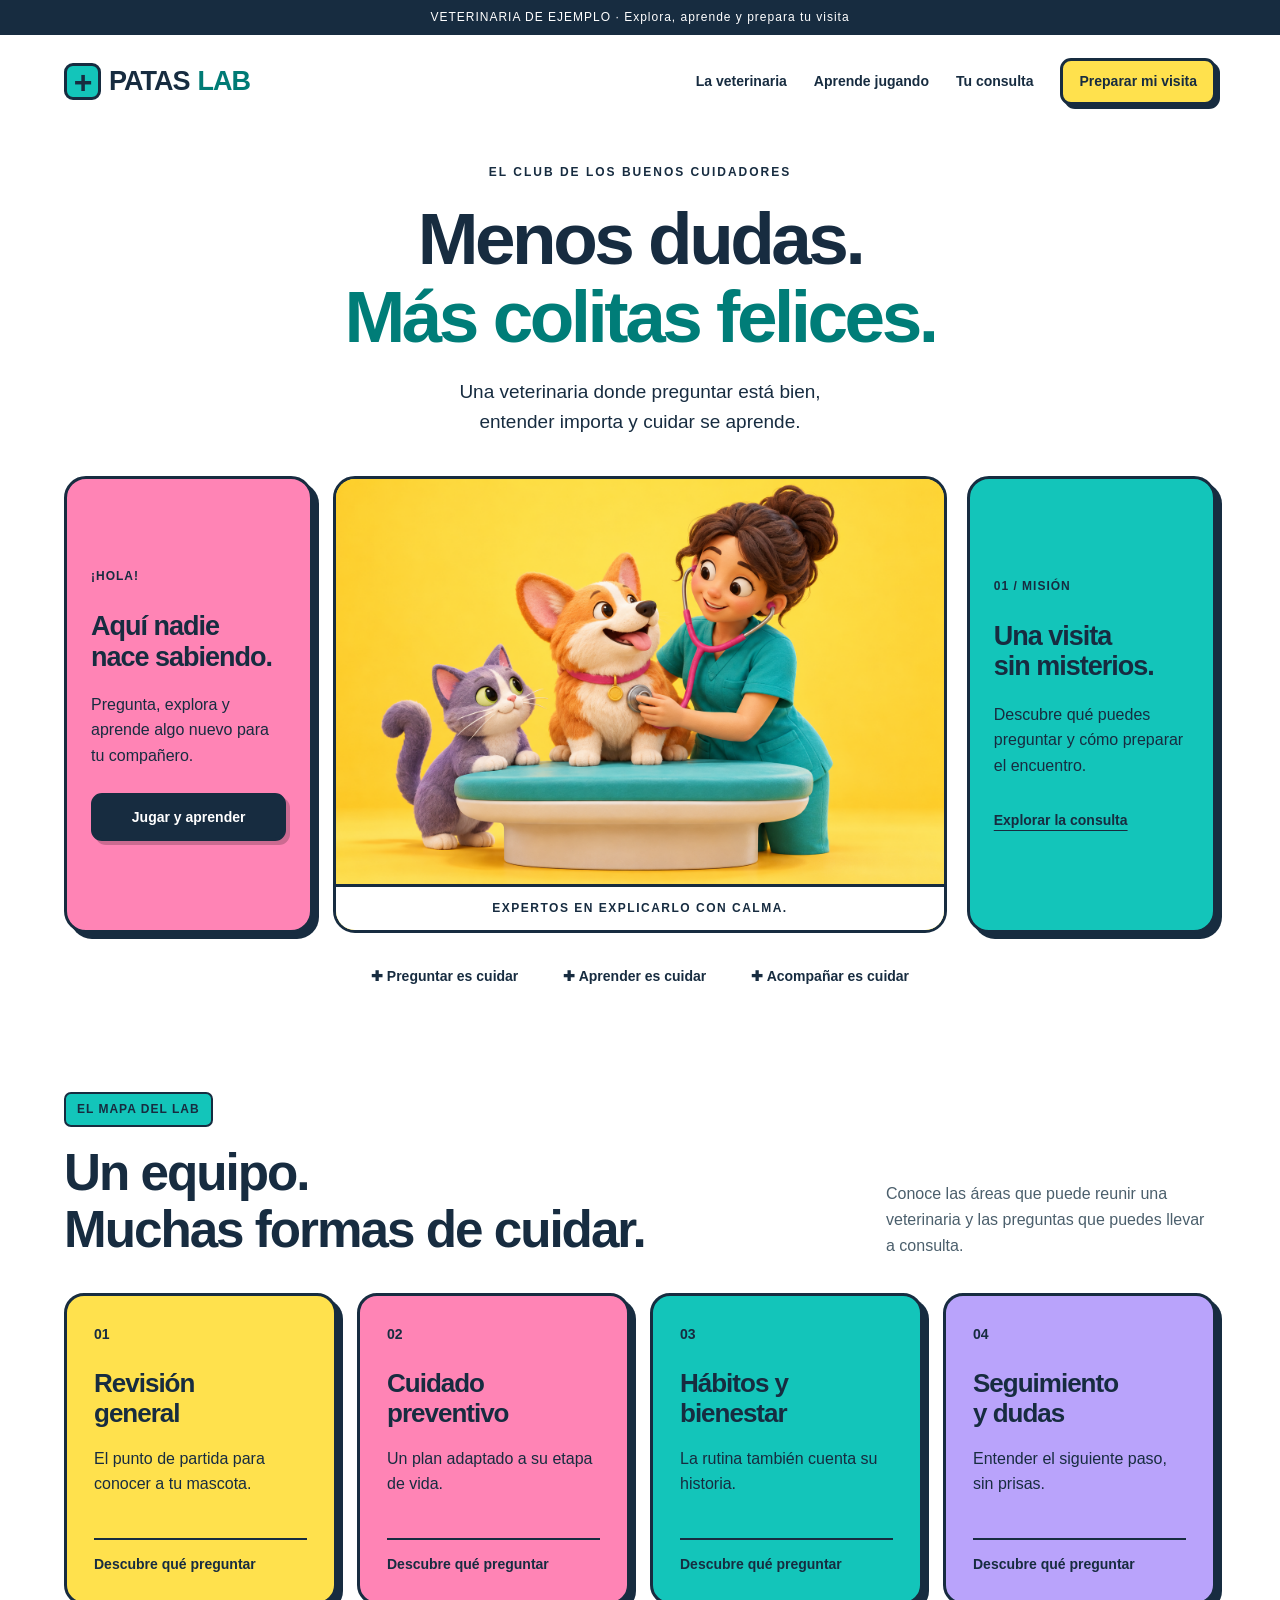
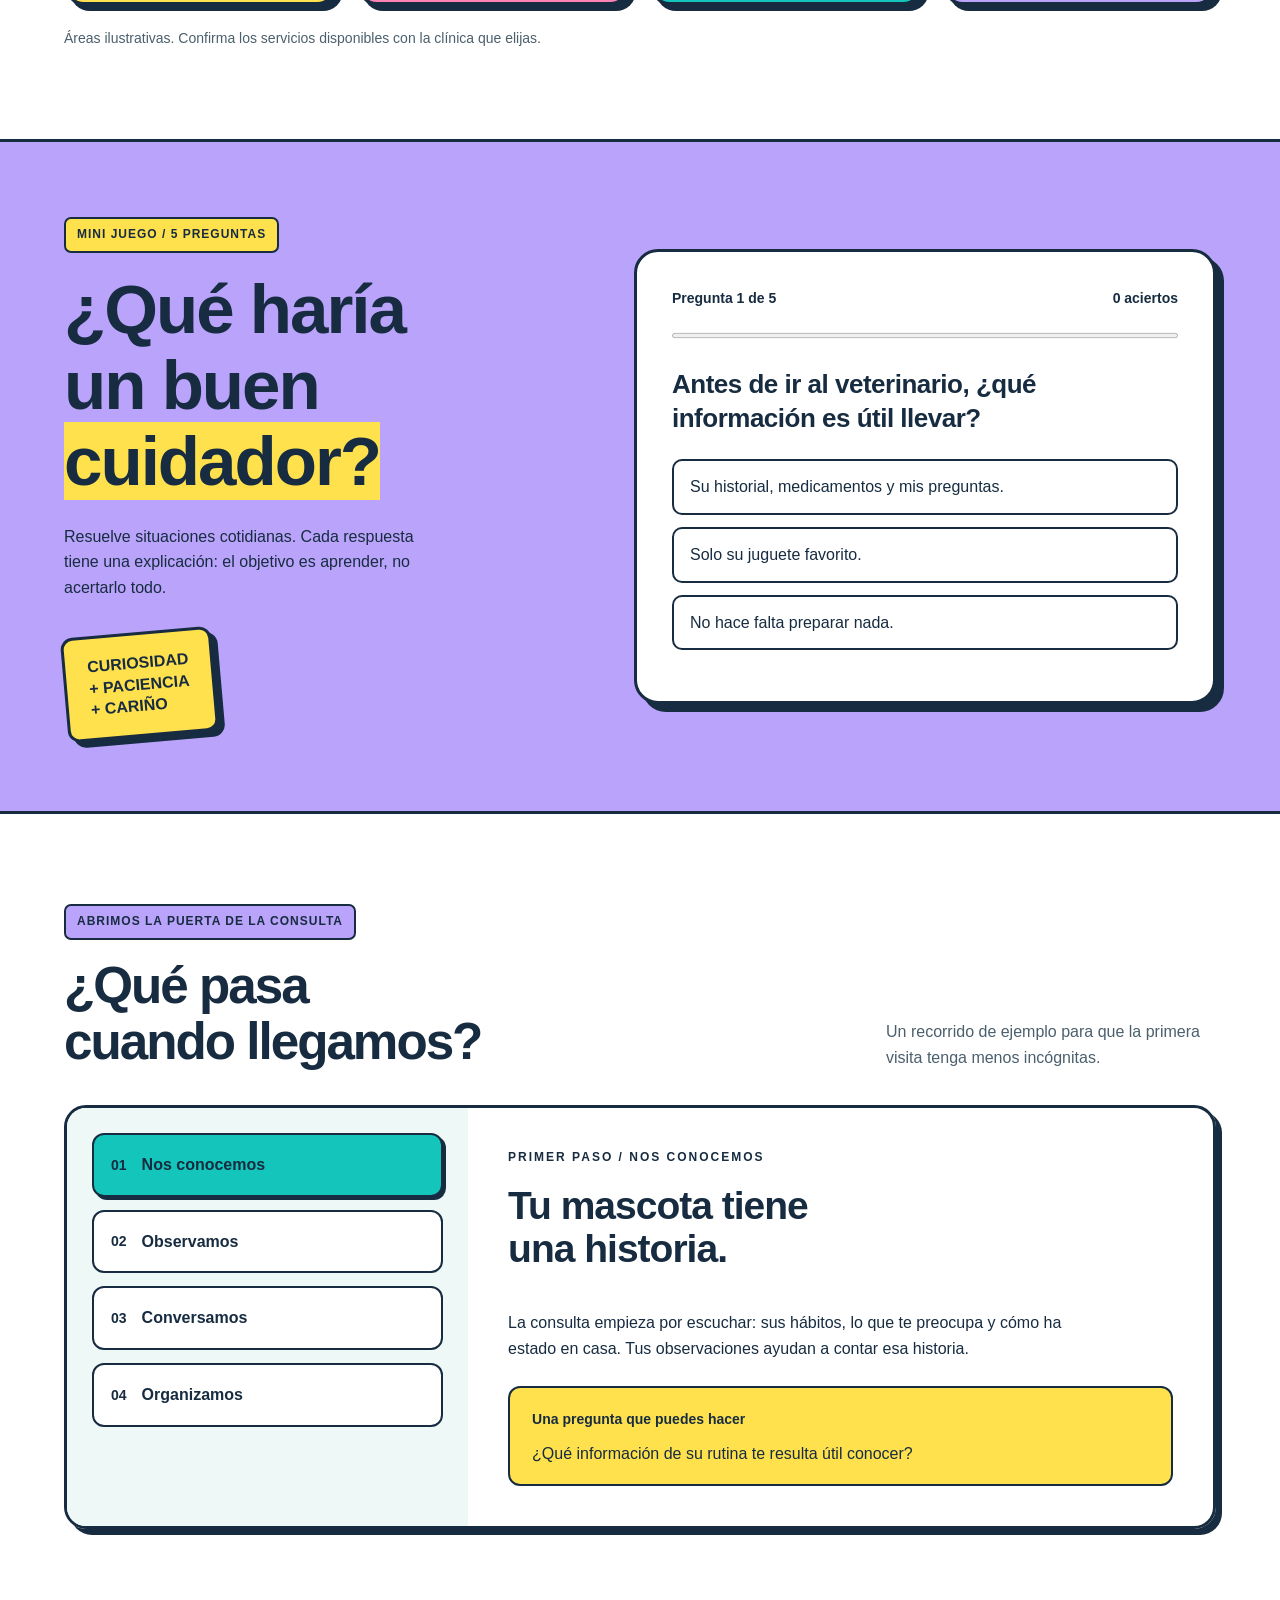
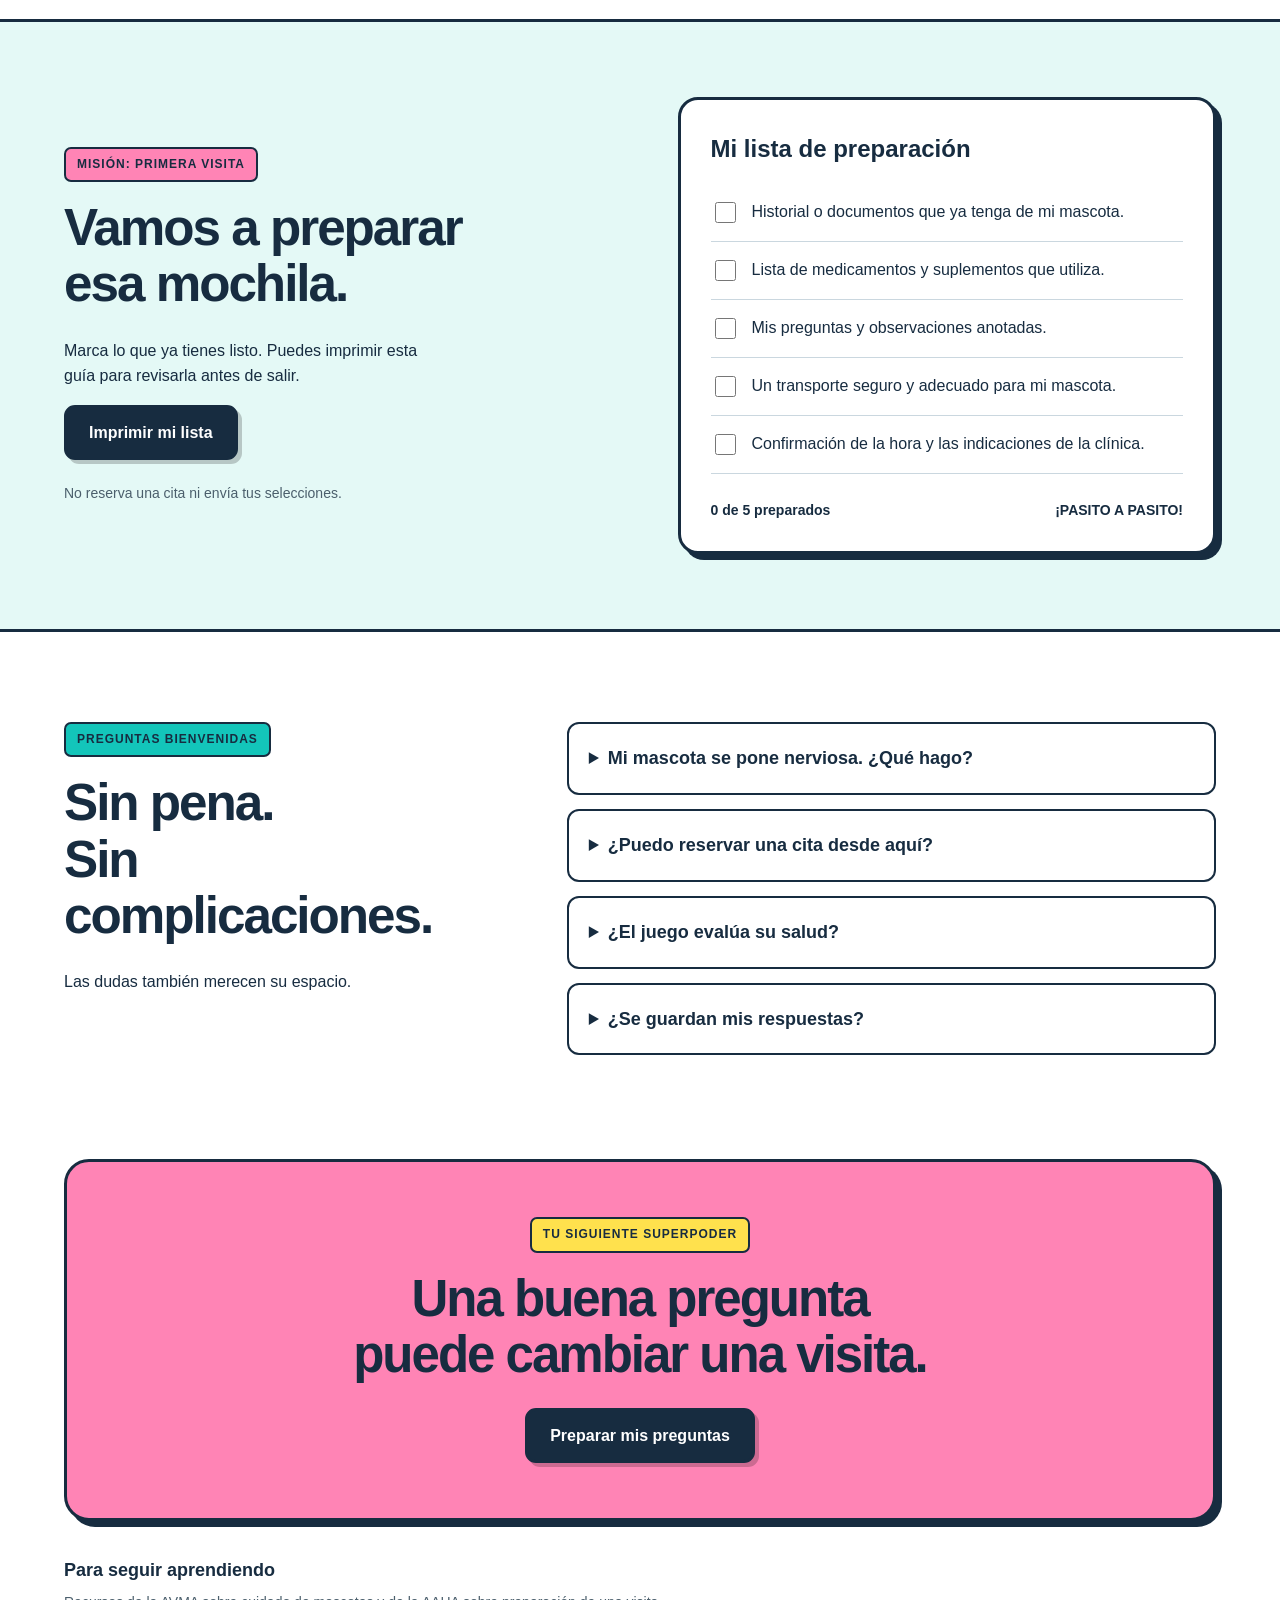
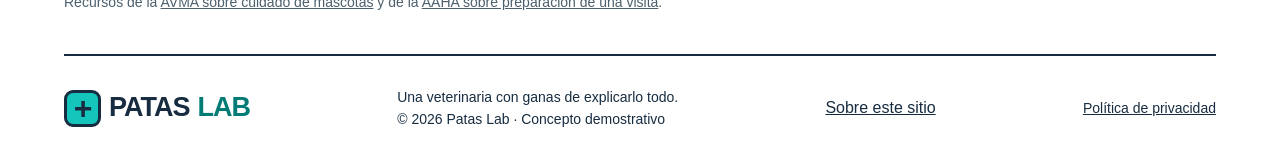
==== commit 67065adf: "Add files via upload" ====
--- a/index.html
+++ b/index.html
@@ -13,6 +13,6 @@
 <section class="section wrap questions"><div><span class="label turquoise">PREGUNTAS BIENVENIDAS</span><h2>Sin pena.<br>Sin complicaciones.</h2><p>Las dudas también merecen su espacio.</p></div><div class="faq"><details><summary>Mi mascota se pone nerviosa. ¿Qué hago?</summary><p>Coméntalo con la clínica antes de la visita. Su equipo puede ayudarte a preparar el transporte y la llegada según sus necesidades. No le des medicamentos por tu cuenta.</p></details><details><summary>¿Puedo reservar una cita desde aquí?</summary><p>Esta es una veterinaria ficticia de demostración. No hay agenda, atención clínica ni reservas conectadas. Utiliza la lista para preparar una visita a una clínica real.</p></details><details><summary>¿El juego evalúa su salud?</summary><p>No. Es una actividad educativa sobre preparación y convivencia. No diagnostica ni propone tratamientos.</p></details><details><summary>¿Se guardan mis respuestas?</summary><p>No. Las respuestas y la lista funcionan en tu navegador y se borran al recargar. No hay formularios, cookies ni analítica incorporados.</p></details></div></section>
 <section class="final-band wrap"><span class="label yellow">TU SIGUIENTE SUPERPODER</span><h2>Una buena pregunta<br>puede cambiar una visita.</h2><a href="#visita" class="btn dark">Preparar mis preguntas</a></section>
 <section class="sources wrap"><h2>Para seguir aprendiendo</h2><p>Recursos de la <a href="https://www.avma.org/resources-tools/pet-owners/petcare" target="_blank" rel="noopener noreferrer">AVMA sobre cuidado de mascotas</a> y de la <a href="https://www.aaha.org/resources/preparing-your-pet-for-a-successful-veterinary-visit/" target="_blank" rel="noopener noreferrer">AAHA sobre preparación de una visita</a>.</p></section>
-</main><footer class="footer wrap"><a class="logo" href="index.html"><span class="logo-cross" aria-hidden="true">+</span>PATAS<span>LAB</span></a><p>Una veterinaria con ganas de explicarlo todo.<br>© 2026 Patas Lab · Concepto demostrativo</p><a href="aviso.html">Sobre este sitio</a></footer>
+</main><footer class="footer wrap"><a class="logo" href="index.html"><span class="logo-cross" aria-hidden="true">+</span>PATAS<span>LAB</span></a><p>Una veterinaria con ganas de explicarlo todo.<br>© 2026 Patas Lab · Concepto demostrativo</p><a href="aviso.html">Sobre este sitio</a><a href="privacidad.html">Política de privacidad</a></footer>
 <dialog id="service-dialog" aria-labelledby="service-title"><button class="dialog-close" aria-label="Cerrar">×</button><span class="label yellow">PREGUNTAR ES CUIDAR</span><h2 id="service-title"></h2><p id="service-description"></p><ul id="service-questions"></ul><button class="btn dark dialog-done">Entendido</button></dialog>
 </body></html>
